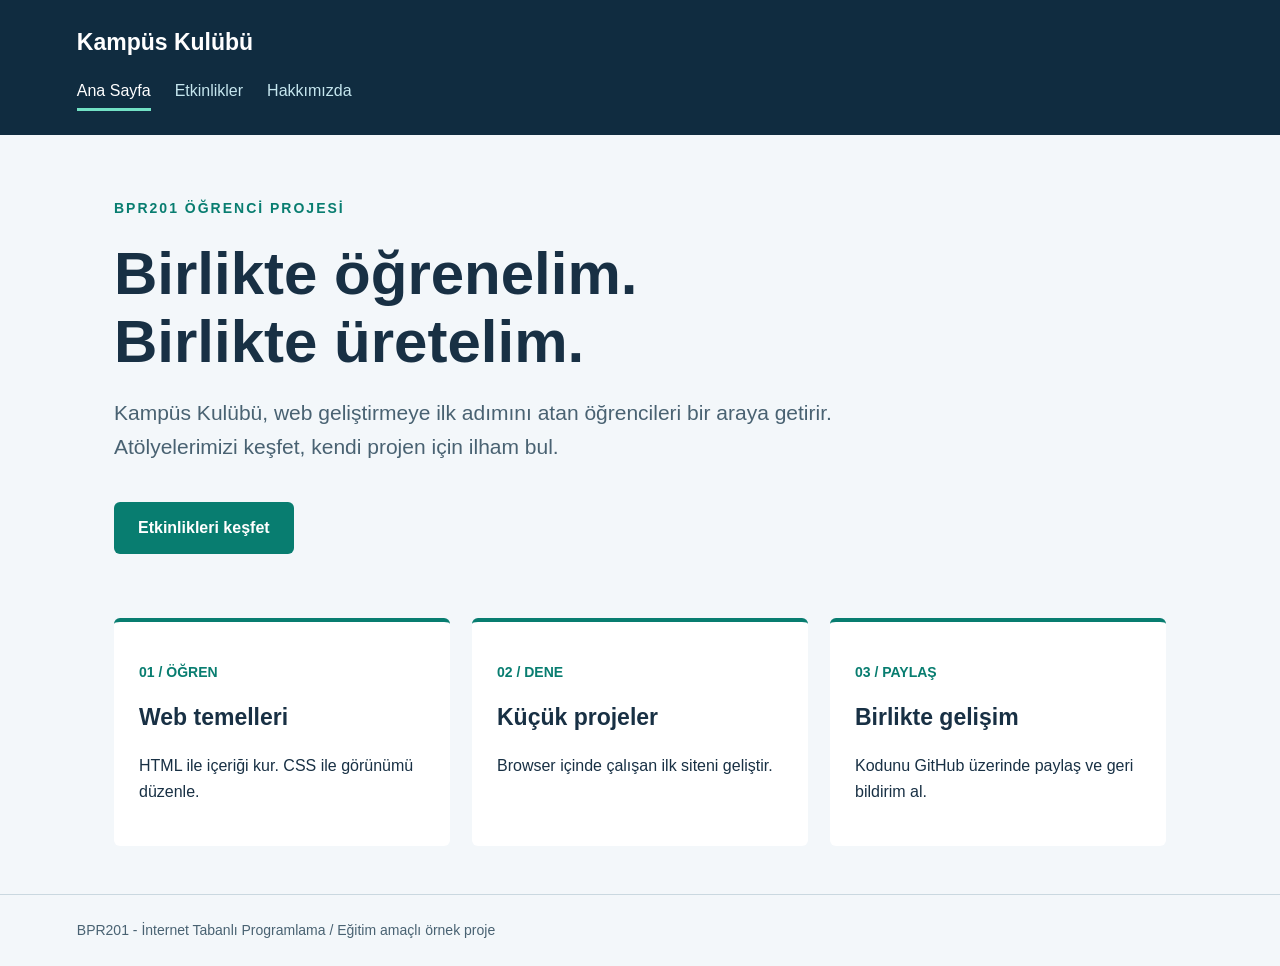
==== index.html @ 47ec19e0 "Add files via upload" ====
<!doctype html>
<html lang="tr">
<head>
  <meta charset="UTF-8">
  <meta name="viewport" content="width=device-width, initial-scale=1.0">
  <title>Ana Sayfa | Kampüs Kulübü</title>
  <link rel="stylesheet" href="style.css">
</head>
<body>
<header><div class="brand">Kampüs Kulübü</div><nav aria-label="Ana menü"><a href="index.html" aria-current="page">Ana Sayfa</a>
<a href="etkinlikler.html">Etkinlikler</a>
<a href="hakkimizda.html">Hakkımızda</a></nav></header>
<main><p class="eyebrow">BPR201 ÖĞRENCİ PROJESİ</p>
<h1>Birlikte öğrenelim.<br>Birlikte üretelim.</h1>
<p class="intro">Kampüs Kulübü, web geliştirmeye ilk adımını atan öğrencileri bir araya getirir. Atölyelerimizi keşfet, kendi projen için ilham bul.</p>
<a class="button" href="etkinlikler.html">Etkinlikleri keşfet</a>
<section class="grid" aria-label="Kulüp çalışma alanları">
<article><p class="meta">01 / ÖĞREN</p><h2>Web temelleri</h2><p>HTML ile içeriği kur. CSS ile görünümü düzenle.</p></article>
<article><p class="meta">02 / DENE</p><h2>Küçük projeler</h2><p>Browser içinde çalışan ilk siteni geliştir.</p></article>
<article><p class="meta">03 / PAYLAŞ</p><h2>Birlikte gelişim</h2><p>Kodunu GitHub üzerinde paylaş ve geri bildirim al.</p></article>
</section></main>
<footer>BPR201 - İnternet Tabanlı Programlama / Eğitim amaçlı örnek proje</footer>
</body>
</html>
---- style.css ----
/* Ortak görünüm: Üç HTML dosyası bu dosyayı kullanır. */
* { box-sizing: border-box; }
body { margin: 0; font-family: Arial, sans-serif; color: #183044; background: #f3f7fa; line-height: 1.65; }
header { background: #102c40; color: white; padding: 24px max(6vw, 20px); }
.brand { font-weight: bold; font-size: 23px; }
nav { display: flex; flex-wrap: wrap; gap: 24px; margin-top: 12px; }
nav a { color: #c5e6ee; text-decoration: none; padding: 4px 0; }
nav a[aria-current="page"] { color: white; border-bottom: 3px solid #72e1c5; }
a { color: #086767; }
a:focus-visible { outline: 3px solid #e1a82b; outline-offset: 5px; }
main { max-width: 1100px; margin: 0 auto; padding: 48px 24px; min-height: 65vh; }
.eyebrow { color: #087d70; font-weight: bold; letter-spacing: 2px; font-size: 14px; }
h1 { font-size: clamp(34px, 5vw, 60px); line-height: 1.12; max-width: 850px; margin: 20px 0; }
.intro { font-size: 21px; max-width: 730px; color: #496272; }
.button { display: inline-block; margin: 16px 0 32px; padding: 13px 24px; background: #087d70; color: white; border-radius: 6px; text-decoration: none; font-weight: bold; }
.grid { display: grid; grid-template-columns: repeat(3, 1fr); gap: 22px; margin-top: 32px; }
article { background: white; border-top: 4px solid #087d70; padding: 25px; border-radius: 6px; }
article h2 { margin: 10px 0; font-size: 23px; }
.meta { font-size: 14px; color: #087d70; font-weight: bold; }
.note { padding: 18px 22px; border-left: 4px solid #db9d27; background: #fff4d8; margin-top: 30px; }
footer { border-top: 1px solid #cad8e0; padding: 24px 6vw; color: #496272; font-size: 14px; }
@media (max-width: 700px) { .grid { grid-template-columns: 1fr; } main { padding-top: 28px; } }
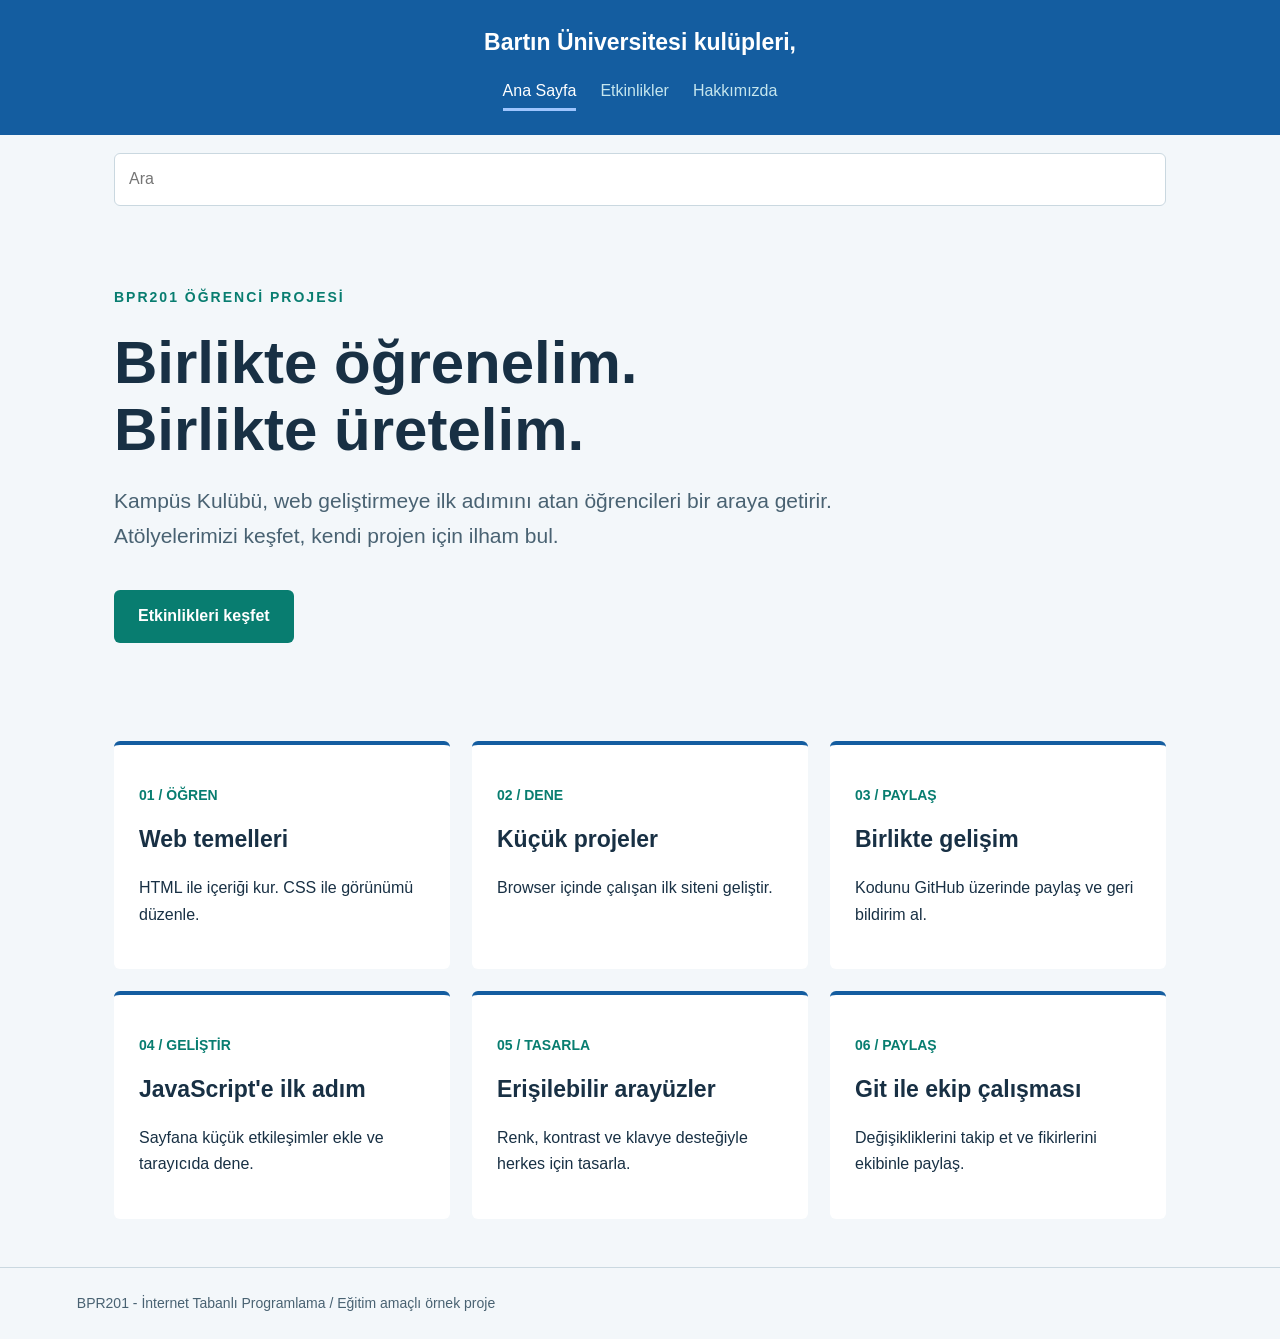
==== commit 4b23b9e5: "Site markasını güncelle ve etkinlikleri genişlet" ====
--- a/index.html
+++ b/index.html
@@ -3,22 +3,47 @@
 <head>
   <meta charset="UTF-8">
   <meta name="viewport" content="width=device-width, initial-scale=1.0">
-  <title>Ana Sayfa | Kampüs Kulübü</title>
+  <title>Ana Sayfa | Bartın Üniversitesi Kulüpleri</title>
   <link rel="stylesheet" href="style.css">
 </head>
 <body>
-<header><div class="brand">Kampüs Kulübü</div><nav aria-label="Ana menü"><a href="index.html" aria-current="page">Ana Sayfa</a>
+<header><div class="brand">Bartın Üniversitesi kulüpleri,</div><nav aria-label="Ana menü"><a href="index.html" aria-current="page">Ana Sayfa</a>
 <a href="etkinlikler.html">Etkinlikler</a>
 <a href="hakkimizda.html">Hakkımızda</a></nav></header>
+<section class="site-search" role="search" aria-label="Ana sayfa araması">
+  <input id="homepage-search" type="search" aria-label="Ara" placeholder="Ara">
+</section>
 <main><p class="eyebrow">BPR201 ÖĞRENCİ PROJESİ</p>
 <h1>Birlikte öğrenelim.<br>Birlikte üretelim.</h1>
 <p class="intro">Kampüs Kulübü, web geliştirmeye ilk adımını atan öğrencileri bir araya getirir. Atölyelerimizi keşfet, kendi projen için ilham bul.</p>
 <a class="button" href="etkinlikler.html">Etkinlikleri keşfet</a>
+<p class="search-status" id="search-status" role="status" aria-live="polite"></p>
 <section class="grid" aria-label="Kulüp çalışma alanları">
 <article><p class="meta">01 / ÖĞREN</p><h2>Web temelleri</h2><p>HTML ile içeriği kur. CSS ile görünümü düzenle.</p></article>
 <article><p class="meta">02 / DENE</p><h2>Küçük projeler</h2><p>Browser içinde çalışan ilk siteni geliştir.</p></article>
 <article><p class="meta">03 / PAYLAŞ</p><h2>Birlikte gelişim</h2><p>Kodunu GitHub üzerinde paylaş ve geri bildirim al.</p></article>
+<article><p class="meta">04 / GELİŞTİR</p><h2>JavaScript'e ilk adım</h2><p>Sayfana küçük etkileşimler ekle ve tarayıcıda dene.</p></article>
+<article><p class="meta">05 / TASARLA</p><h2>Erişilebilir arayüzler</h2><p>Renk, kontrast ve klavye desteğiyle herkes için tasarla.</p></article>
+<article><p class="meta">06 / PAYLAŞ</p><h2>Git ile ekip çalışması</h2><p>Değişikliklerini takip et ve fikirlerini ekibinle paylaş.</p></article>
 </section></main>
 <footer>BPR201 - İnternet Tabanlı Programlama / Eğitim amaçlı örnek proje</footer>
+<script>
+const searchInput = document.querySelector('#homepage-search');
+const searchStatus = document.querySelector('#search-status');
+const activityCards = [...document.querySelectorAll('.grid article')];
+
+searchInput.addEventListener('input', () => {
+  const query = searchInput.value.trim().toLocaleLowerCase('tr-TR');
+  let visibleCount = 0;
+
+  activityCards.forEach((card) => {
+    const matches = card.textContent.toLocaleLowerCase('tr-TR').includes(query);
+    card.hidden = !matches;
+    if (matches) visibleCount += 1;
+  });
+
+  searchStatus.textContent = query ? `${visibleCount} sonuç bulundu.` : '';
+});
+</script>
 </body>
 </html>
--- a/style.css
+++ b/style.css
@@ -1,11 +1,15 @@
 /* Ortak görünüm: Üç HTML dosyası bu dosyayı kullanır. */
 * { box-sizing: border-box; }
 body { margin: 0; font-family: Arial, sans-serif; color: #183044; background: #f3f7fa; line-height: 1.65; }
-header { background: #102c40; color: white; padding: 24px max(6vw, 20px); }
-.brand { font-weight: bold; font-size: 23px; }
-nav { display: flex; flex-wrap: wrap; gap: 24px; margin-top: 12px; }
+header { background: #145da0; color: white; padding: 24px max(6vw, 20px); }
+.brand { text-align: center; font-weight: bold; font-size: 23px; }
+nav { display: flex; flex-wrap: wrap; justify-content: center; gap: 24px; margin-top: 12px; }
 nav a { color: #c5e6ee; text-decoration: none; padding: 4px 0; }
-nav a[aria-current="page"] { color: white; border-bottom: 3px solid #72e1c5; }
+nav a[aria-current="page"] { color: white; border-bottom: 3px solid #9ec5fe; }
+.site-search { width: 100%; max-width: 1100px; margin: 0 auto; padding: 18px 24px; background: #f3f7fa; }
+.site-search label { display: block; margin-bottom: 6px; color: #183044; font-weight: bold; }
+.site-search input { display: block; width: 100%; padding: 12px 14px; border: 1px solid #cad8e0; border-radius: 6px; background: white; color: #183044; font: inherit; }
+.site-search input:focus-visible { outline: 3px solid #145da0; outline-offset: 2px; }
 a { color: #086767; }
 a:focus-visible { outline: 3px solid #e1a82b; outline-offset: 5px; }
 main { max-width: 1100px; margin: 0 auto; padding: 48px 24px; min-height: 65vh; }
@@ -14,7 +18,9 @@
 .intro { font-size: 21px; max-width: 730px; color: #496272; }
 .button { display: inline-block; margin: 16px 0 32px; padding: 13px 24px; background: #087d70; color: white; border-radius: 6px; text-decoration: none; font-weight: bold; }
 .grid { display: grid; grid-template-columns: repeat(3, 1fr); gap: 22px; margin-top: 32px; }
-article { background: white; border-top: 4px solid #087d70; padding: 25px; border-radius: 6px; }
+.search-status { min-height: 1.65em; margin: 8px 0 0; color: #496272; }
+article { background: white; border-top: 4px solid #145da0; padding: 25px; border-radius: 6px; transition: background-color 150ms ease; }
+article:hover { background: #f3f8ff; }
 article h2 { margin: 10px 0; font-size: 23px; }
 .meta { font-size: 14px; color: #087d70; font-weight: bold; }
 .note { padding: 18px 22px; border-left: 4px solid #db9d27; background: #fff4d8; margin-top: 30px; }
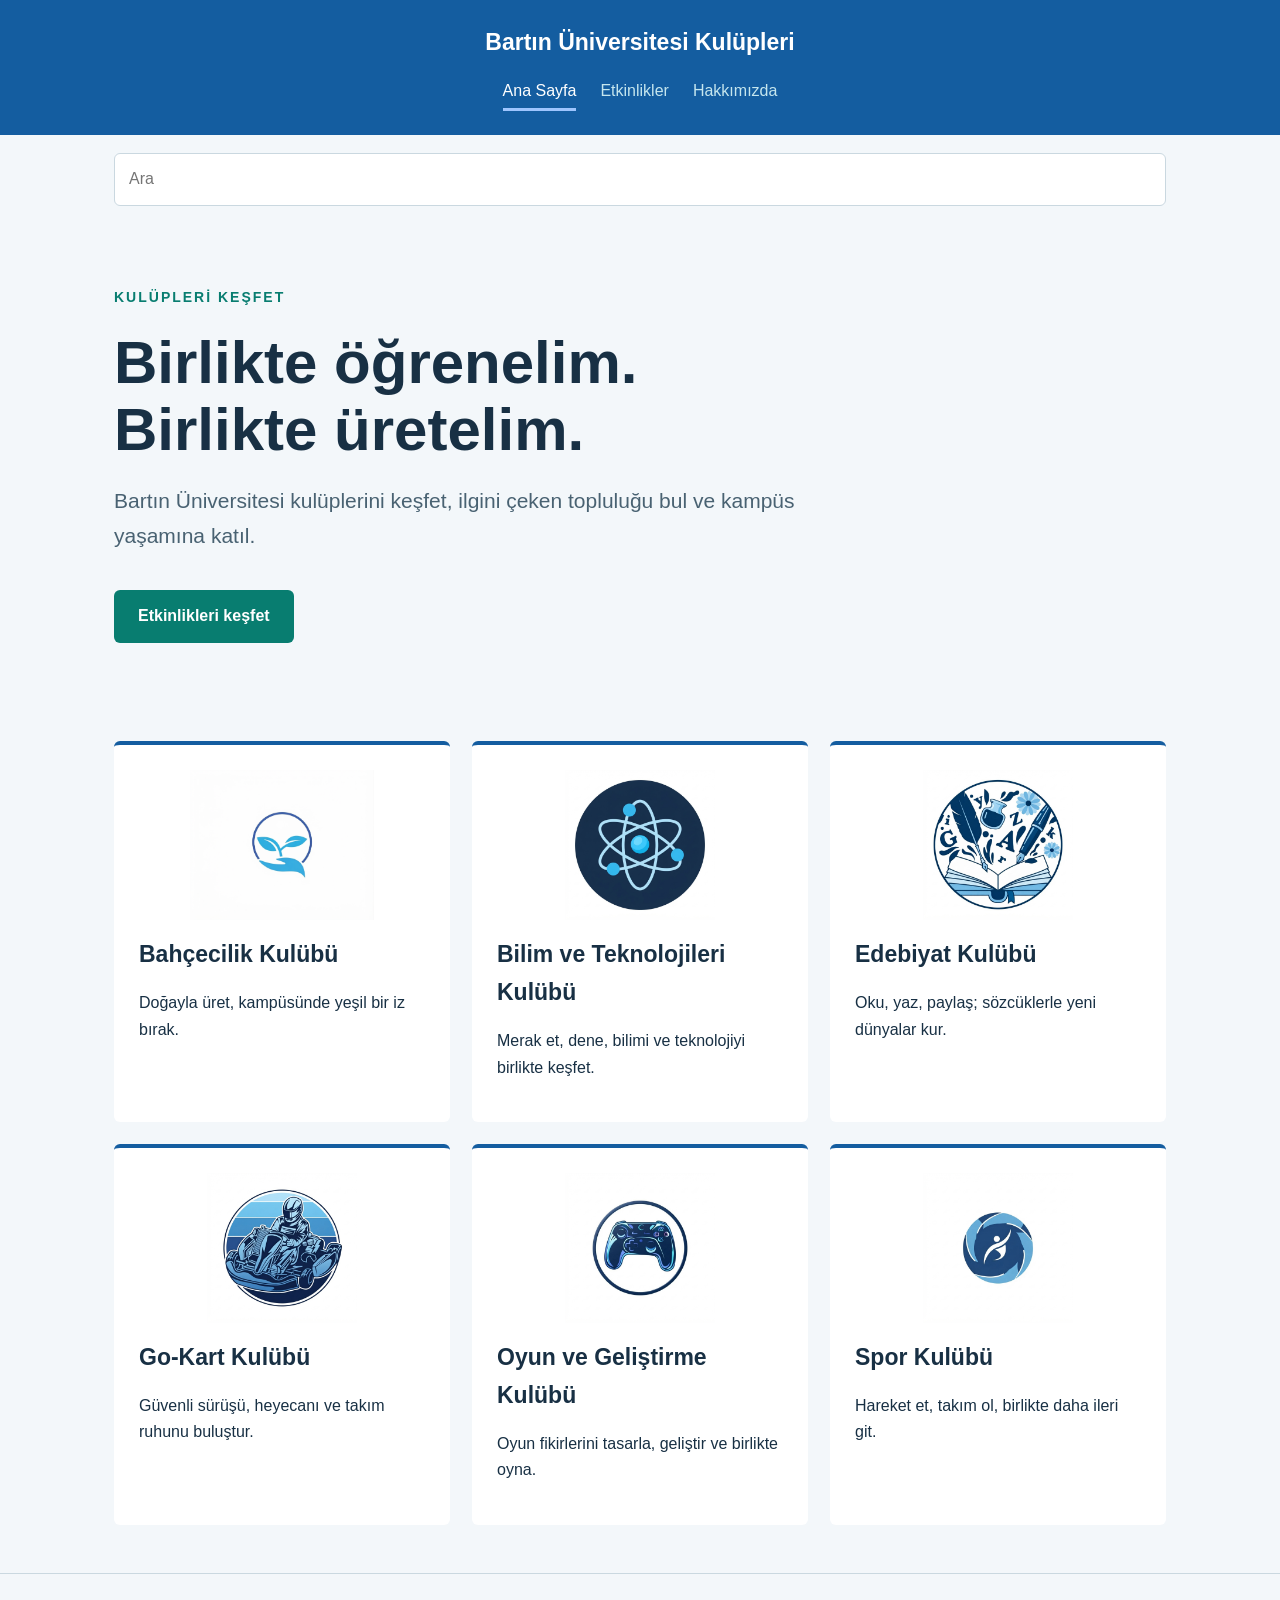
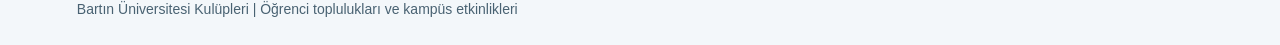
==== commit 912e4937: "Kulüp sitesi içeriklerini ve görsellerini güncelle" ====
--- a/index.html
+++ b/index.html
@@ -5,45 +5,28 @@
   <meta name="viewport" content="width=device-width, initial-scale=1.0">
   <title>Ana Sayfa | Bartın Üniversitesi Kulüpleri</title>
   <link rel="stylesheet" href="style.css">
+  <script src="script.js" defer></script>
 </head>
 <body>
-<header><div class="brand">Bartın Üniversitesi kulüpleri,</div><nav aria-label="Ana menü"><a href="index.html" aria-current="page">Ana Sayfa</a>
+<header><div class="brand">Bartın Üniversitesi Kulüpleri</div><nav aria-label="Ana menü"><a href="index.html" aria-current="page">Ana Sayfa</a>
 <a href="etkinlikler.html">Etkinlikler</a>
 <a href="hakkimizda.html">Hakkımızda</a></nav></header>
 <section class="site-search" role="search" aria-label="Ana sayfa araması">
   <input id="homepage-search" type="search" aria-label="Ara" placeholder="Ara">
 </section>
-<main><p class="eyebrow">BPR201 ÖĞRENCİ PROJESİ</p>
+<main><p class="eyebrow">KULÜPLERİ KEŞFET</p>
 <h1>Birlikte öğrenelim.<br>Birlikte üretelim.</h1>
-<p class="intro">Kampüs Kulübü, web geliştirmeye ilk adımını atan öğrencileri bir araya getirir. Atölyelerimizi keşfet, kendi projen için ilham bul.</p>
+<p class="intro">Bartın Üniversitesi kulüplerini keşfet, ilgini çeken topluluğu bul ve kampüs yaşamına katıl.</p>
 <a class="button" href="etkinlikler.html">Etkinlikleri keşfet</a>
 <p class="search-status" id="search-status" role="status" aria-live="polite"></p>
 <section class="grid" aria-label="Kulüp çalışma alanları">
-<article><p class="meta">01 / ÖĞREN</p><h2>Web temelleri</h2><p>HTML ile içeriği kur. CSS ile görünümü düzenle.</p></article>
-<article><p class="meta">02 / DENE</p><h2>Küçük projeler</h2><p>Browser içinde çalışan ilk siteni geliştir.</p></article>
-<article><p class="meta">03 / PAYLAŞ</p><h2>Birlikte gelişim</h2><p>Kodunu GitHub üzerinde paylaş ve geri bildirim al.</p></article>
-<article><p class="meta">04 / GELİŞTİR</p><h2>JavaScript'e ilk adım</h2><p>Sayfana küçük etkileşimler ekle ve tarayıcıda dene.</p></article>
-<article><p class="meta">05 / TASARLA</p><h2>Erişilebilir arayüzler</h2><p>Renk, kontrast ve klavye desteğiyle herkes için tasarla.</p></article>
-<article><p class="meta">06 / PAYLAŞ</p><h2>Git ile ekip çalışması</h2><p>Değişikliklerini takip et ve fikirlerini ekibinle paylaş.</p></article>
+<article><img class="club-logo" src="Image/Bahcecilik_Kulubu.jpg" alt="Bahçecilik Kulübü logosu" loading="lazy"><h2>Bahçecilik Kulübü</h2><p>Doğayla üret, kampüsünde yeşil bir iz bırak.</p></article>
+<article><img class="club-logo" src="Image/Bilim_ve_Teknolojileri_Kulubu.jpg" alt="Bilim ve Teknolojileri Kulübü logosu" loading="lazy"><h2>Bilim ve Teknolojileri Kulübü</h2><p>Merak et, dene, bilimi ve teknolojiyi birlikte keşfet.</p></article>
+<article><img class="club-logo club-logo-blend" src="Image/Edebiyat_Kulubu.jpg" alt="Edebiyat Kulübü logosu" loading="lazy"><h2>Edebiyat Kulübü</h2><p>Oku, yaz, paylaş; sözcüklerle yeni dünyalar kur.</p></article>
+<article><img class="club-logo" src="Image/Go_Kart_Kulubu.jpg" alt="Go-Kart Kulübü logosu" loading="lazy"><h2>Go-Kart Kulübü</h2><p>Güvenli sürüşü, heyecanı ve takım ruhunu buluştur.</p></article>
+<article><img class="club-logo club-logo-blend" src="Image/Oyun_ve_Gelistirme_Kulubu.jpg" alt="Oyun ve Geliştirme Kulübü logosu" loading="lazy"><h2>Oyun ve Geliştirme Kulübü</h2><p>Oyun fikirlerini tasarla, geliştir ve birlikte oyna.</p></article>
+<article><img class="club-logo" src="Image/Spor_Kulübü.jpg" alt="Spor Kulübü logosu" loading="lazy"><h2>Spor Kulübü</h2><p>Hareket et, takım ol, birlikte daha ileri git.</p></article>
 </section></main>
-<footer>BPR201 - İnternet Tabanlı Programlama / Eğitim amaçlı örnek proje</footer>
-<script>
-const searchInput = document.querySelector('#homepage-search');
-const searchStatus = document.querySelector('#search-status');
-const activityCards = [...document.querySelectorAll('.grid article')];
-
-searchInput.addEventListener('input', () => {
-  const query = searchInput.value.trim().toLocaleLowerCase('tr-TR');
-  let visibleCount = 0;
-
-  activityCards.forEach((card) => {
-    const matches = card.textContent.toLocaleLowerCase('tr-TR').includes(query);
-    card.hidden = !matches;
-    if (matches) visibleCount += 1;
-  });
-
-  searchStatus.textContent = query ? `${visibleCount} sonuç bulundu.` : '';
-});
-</script>
+<footer>Bartın Üniversitesi Kulüpleri | Öğrenci toplulukları ve kampüs etkinlikleri</footer>
 </body>
 </html>
--- a/style.css
+++ b/style.css
@@ -21,7 +21,13 @@
 .search-status { min-height: 1.65em; margin: 8px 0 0; color: #496272; }
 article { background: white; border-top: 4px solid #145da0; padding: 25px; border-radius: 6px; transition: background-color 150ms ease; }
 article:hover { background: #f3f8ff; }
+article .club-logo { display: block; width: 100%; height: 150px; margin: 0 0 16px; border-radius: 4px; background: white; object-fit: contain; }
+article .club-logo, .event-logo { mix-blend-mode: multiply; }
 article h2 { margin: 10px 0; font-size: 23px; }
+.event-heading { display: flex; align-items: flex-start; gap: 12px; }
+.event-logo { flex: 0 0 64px; width: 64px; height: 64px; border-radius: 4px; background: white; object-fit: contain; }
+.event-heading .meta { margin: 0; font-size: 12px; line-height: 1.4; }
+.event-heading h2 { margin: 6px 0 0; font-size: 19px; line-height: 1.3; }
 .meta { font-size: 14px; color: #087d70; font-weight: bold; }
 .note { padding: 18px 22px; border-left: 4px solid #db9d27; background: #fff4d8; margin-top: 30px; }
 footer { border-top: 1px solid #cad8e0; padding: 24px 6vw; color: #496272; font-size: 14px; }
